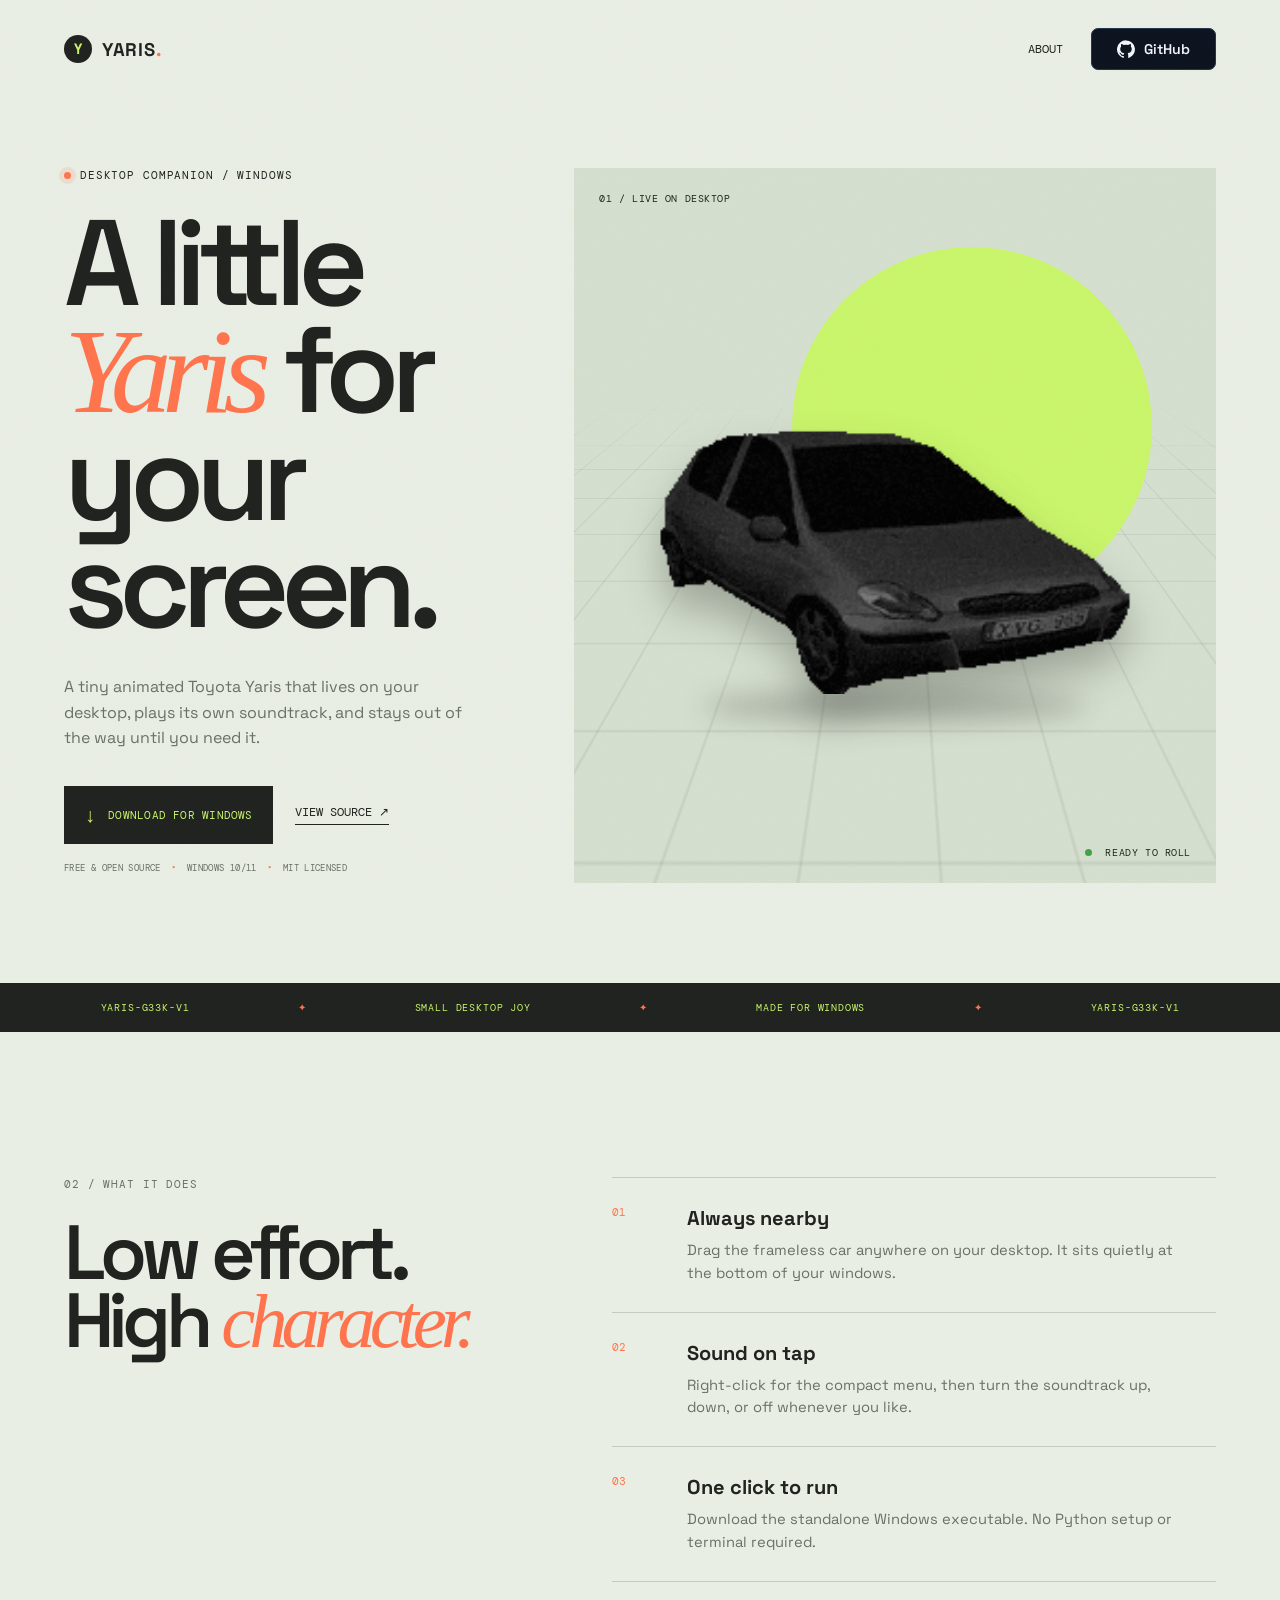
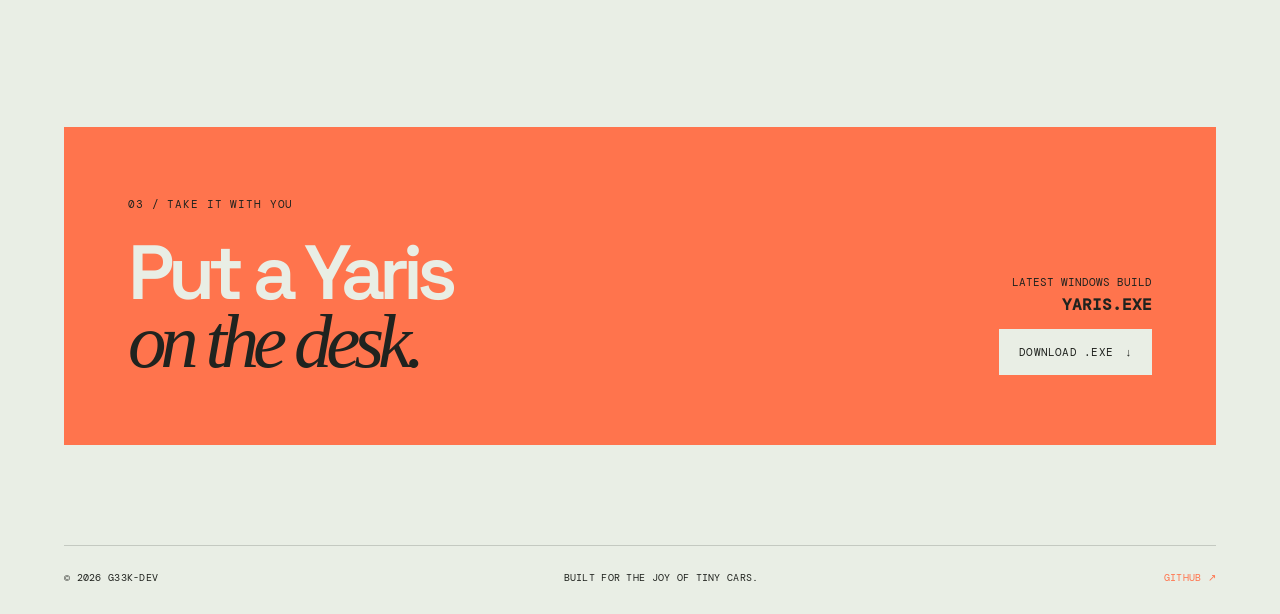
==== website/index.html @ 840110f6 "Add Yaris app and website" ====
<!doctype html>
<html lang="en">
<head>
  <meta charset="utf-8">
  <meta name="viewport" content="width=device-width, initial-scale=1">
  <meta name="description" content="YARIS is a tiny animated Toyota Yaris companion for your Windows desktop.">
  <title>YARIS / a little car for your desktop</title>
  <link rel="preconnect" href="https://fonts.googleapis.com">
  <link rel="preconnect" href="https://fonts.gstatic.com" crossorigin>
  <link href="https://fonts.googleapis.com/css2?family=DM+Mono:wght@400;500&family=Space+Grotesk:wght@400;500;600;700&display=swap" rel="stylesheet">
  <link rel="stylesheet" href="styles.css">
</head>
<body>
  <div class="grain" aria-hidden="true"></div>
  <header class="site-header">
    <a class="brand" href="#top" aria-label="YARIS home"><span class="brand-mark">Y</span><span>YARIS<span class="brand-dot">.</span></span></a>
    <nav class="nav-links" aria-label="Main navigation">
      <a href="#about">About</a>
      <a class="github-button" href="https://github.com/G33K-dev/Yaris-G33K-v1" target="_blank" rel="noreferrer">
        <svg aria-hidden="true" viewBox="0 0 24 24"><path d="M12 .5a12 12 0 0 0-3.79 23.39c.6.11.82-.26.82-.58v-2.04c-3.34.73-4.04-1.61-4.04-1.61-.55-1.39-1.34-1.76-1.34-1.76-1.09-.75.08-.74.08-.74 1.2.09 1.83 1.23 1.83 1.23 1.07 1.83 2.8 1.3 3.48.99.11-.77.42-1.3.76-1.6-2.67-.3-5.47-1.34-5.47-5.95 0-1.31.47-2.38 1.23-3.22-.12-.3-.53-1.52.12-3.18 0 0 1-.32 3.3 1.23a11.5 11.5 0 0 1 6 0c2.3-1.55 3.3-1.23 3.3-1.23.65 1.66.24 2.88.12 3.18.77.84 1.23 1.91 1.23 3.22 0 4.62-2.8 5.64-5.48 5.94.43.37.81 1.1.81 2.22v3.29c0 .32.22.69.83.57A12 12 0 0 0 12 .5Z"/></svg><span>GitHub</span>
      </a>
    </nav>
  </header>
  <main id="top">
    <section class="hero" aria-labelledby="hero-title">
      <div class="hero-copy">
        <p class="eyebrow"><span class="status-dot"></span> desktop companion / windows</p>
        <h1 id="hero-title">A little<br><em>Yaris</em> for<br>your screen.</h1>
        <p class="hero-description">A tiny animated Toyota Yaris that lives on your desktop, plays its own soundtrack, and stays out of the way until you need it.</p>
        <div class="hero-actions"><a class="button button-primary" href="downloads/YARIS.exe" download="YARIS.exe"><span class="button-icon" aria-hidden="true">↓</span> Download for Windows</a><a class="text-link" href="https://github.com/G33K-dev/Yaris-G33K-v1" target="_blank" rel="noreferrer">View source ↗</a></div>
        <p class="microcopy">Free &amp; open source <span>•</span> Windows 10/11 <span>•</span> MIT licensed</p>
      </div>
      <div class="hero-stage" aria-label="Animated Yaris preview"><div class="stage-label stage-label-top">01 / live on desktop</div><div class="stage-grid" aria-hidden="true"></div><div class="sun-disc" aria-hidden="true"></div><div class="car-frame"><div class="car-shadow" aria-hidden="true"></div><img src="yaris.gif" alt="Animated Toyota Yaris" class="car-image"></div><div class="stage-label stage-label-bottom"><span class="pulse"></span> ready to roll</div></div>
    </section>
    <section class="ticker" aria-label="Project details"><span>YARIS-G33K-V1</span><span>✦</span><span>SMALL DESKTOP JOY</span><span>✦</span><span>MADE FOR WINDOWS</span><span>✦</span><span>YARIS-G33K-V1</span></section>
    <section class="details" id="about" aria-labelledby="about-title"><div class="section-heading"><p class="eyebrow">02 / what it does</p><h2 id="about-title">Low effort.<br>High <em>character.</em></h2></div><div class="feature-list"><article class="feature"><span class="feature-number">01</span><div><h3>Always nearby</h3><p>Drag the frameless car anywhere on your desktop. It sits quietly at the bottom of your windows.</p></div></article><article class="feature"><span class="feature-number">02</span><div><h3>Sound on tap</h3><p>Right-click for the compact menu, then turn the soundtrack up, down, or off whenever you like.</p></div></article><article class="feature"><span class="feature-number">03</span><div><h3>One click to run</h3><p>Download the standalone Windows executable. No Python setup or terminal required.</p></div></article></div></section>
    <section class="download-panel" aria-labelledby="download-title"><div><p class="eyebrow">03 / take it with you</p><h2 id="download-title">Put a Yaris<br><em>on the desk.</em></h2></div><div class="download-action"><p>Latest Windows build<br><strong>YARIS.exe</strong></p><a class="button button-light" href="downloads/YARIS.exe" download="YARIS.exe">Download .exe <span aria-hidden="true">↓</span></a></div></section>
  </main>
  <footer class="site-footer"><span>© 2026 G33K-dev</span><span>Built for the joy of tiny cars.</span><a href="https://github.com/G33K-dev/Yaris-G33K-v1" target="_blank" rel="noreferrer">GitHub ↗</a></footer>
</body>
</html>
---- website/styles.css ----
:root{--ink:#20231f;--muted:#697067;--paper:#e9eee5;--lime:#c9f56b;--orange:#ff744d;--line:rgba(32,35,31,.18);--mono:"DM Mono",monospace;--sans:"Space Grotesk",sans-serif}*{box-sizing:border-box}html{scroll-behavior:smooth}body{background:var(--paper);color:var(--ink);font-family:var(--sans);margin:0;overflow-x:hidden}.grain{background-image:url("data:image/svg+xml,%3Csvg xmlns='http://www.w3.org/2000/svg' width='180' height='180'%3E%3Cfilter id='n'%3E%3CfeTurbulence type='fractalNoise' baseFrequency='.8' numOctaves='4'/%3E%3C/filter%3E%3Crect width='100%25' height='100%25' filter='url(%23n)' opacity='.12'/%3E%3C/svg%3E");inset:0;opacity:.12;pointer-events:none;position:fixed;z-index:10}a{color:inherit}.site-header{align-items:center;display:flex;justify-content:space-between;margin:auto;max-width:1360px;padding:28px 5vw;position:relative;z-index:2}.brand{align-items:center;display:flex;font-size:1.15rem;font-weight:700;gap:10px;letter-spacing:.04em;text-decoration:none}.brand-mark{align-items:center;background:var(--ink);border-radius:50%;color:var(--lime);display:flex;font-family:var(--mono);font-size:.8rem;height:28px;justify-content:center;width:28px}.brand-dot{color:var(--orange)}.nav-links{align-items:center;display:flex;font-family:var(--mono);font-size:.72rem;gap:28px;text-transform:uppercase}.nav-links a,.text-link,.site-footer a{text-decoration:none}.nav-links a:hover,.text-link:hover,.site-footer a:hover{color:var(--orange)}.nav-links .github-button{align-items:center;background:#0d1420;border:1px solid #26354c;border-radius:7px;color:#f2f5fa;display:inline-flex;font-family:var(--sans);font-size:.88rem;font-weight:600;gap:9px;letter-spacing:0;padding:11px 25px;text-transform:none;transition:.2s}.github-button svg{fill:currentColor;height:18px;width:18px}.github-button:hover{background:#172337;border-color:#60728e;color:#fff;transform:translateY(-1px)}.hero{display:grid;gap:5vw;grid-template-columns:minmax(280px,.82fr) minmax(400px,1.18fr);margin:auto;max-width:1360px;min-height:640px;padding:70px 5vw 100px}.hero-copy{align-self:center;position:relative;z-index:1}.eyebrow,.microcopy,.stage-label,.feature-number,.ticker,.download-action p,.site-footer{font-family:var(--mono);text-transform:uppercase}.eyebrow{align-items:center;display:flex;font-size:.68rem;gap:9px;letter-spacing:.08em;margin:0 0 28px}.status-dot,.pulse{background:var(--orange);border-radius:50%;display:inline-block;height:7px;width:7px}.status-dot{box-shadow:0 0 0 5px rgba(255,116,77,.15)}h1,h2,h3,p{margin-top:0}h1,h2{font-weight:600;letter-spacing:-.075em;line-height:.88}h1{font-size:clamp(4.5rem,9.5vw,9.5rem);margin-bottom:35px}h2{font-size:clamp(3rem,6vw,6.5rem);margin-bottom:0}em{color:var(--orange);font-family:Georgia,serif;font-weight:400;letter-spacing:-.08em}.hero-description{color:var(--muted);font-size:1rem;line-height:1.6;max-width:410px}.hero-actions{align-items:center;display:flex;flex-wrap:wrap;gap:22px;margin:35px 0 18px}.button{align-items:center;display:inline-flex;font-family:var(--mono);font-size:.7rem;gap:12px;justify-content:center;letter-spacing:.02em;padding:16px 20px;text-decoration:none;text-transform:uppercase;transition:.2s}.button:hover{box-shadow:5px 5px 0 var(--ink);transform:translate(-2px,-2px)}.button-primary{background:var(--ink);color:var(--lime)}.button-icon{font-size:1.25rem}.text-link{border-bottom:1px solid var(--ink);font-family:var(--mono);font-size:.72rem;padding-bottom:4px;text-transform:uppercase}.microcopy{color:var(--muted);font-size:.58rem;letter-spacing:.04em}.microcopy span{color:var(--orange);margin:0 5px}.hero-stage{align-items:center;background:#d5dfcf;display:flex;justify-content:center;min-height:540px;overflow:hidden;position:relative}.stage-grid{background-image:linear-gradient(rgba(32,35,31,.08) 1px,transparent 1px),linear-gradient(90deg,rgba(32,35,31,.08) 1px,transparent 1px);background-size:48px 48px;inset:0;mask-image:linear-gradient(to bottom,transparent,#000 25%,#000 75%,transparent);position:absolute;transform:perspective(450px) rotateX(55deg) scale(1.4) translateY(80px)}.sun-disc{background:var(--lime);border-radius:50%;height:min(31vw,360px);position:absolute;right:10%;top:11%;width:min(31vw,360px)}.car-frame{animation:float 4s ease-in-out infinite;position:relative;width:min(75%,530px);z-index:1}.car-image{display:block;filter:drop-shadow(0 24px 20px rgba(32,35,31,.3));height:auto;mix-blend-mode:multiply;width:100%}.car-shadow{background:rgba(32,35,31,.25);border-radius:50%;bottom:-8%;filter:blur(13px);height:9%;left:10%;position:absolute;width:80%}.stage-label{font-size:.6rem;letter-spacing:.06em;position:absolute;z-index:2}.stage-label-top{left:25px;top:24px}.stage-label-bottom{bottom:24px;right:25px}.pulse{background:#43a247;margin-right:7px}@keyframes float{0%,100%{transform:translateY(4px) rotate(-1deg)}50%{transform:translateY(-9px) rotate(1deg)}}.ticker{align-items:center;background:var(--ink);color:var(--lime);display:flex;font-size:.65rem;gap:35px;justify-content:space-around;letter-spacing:.08em;overflow:hidden;padding:18px 5vw;white-space:nowrap}.ticker span:nth-child(even){color:var(--orange)}.details{display:grid;gap:8vw;grid-template-columns:.85fr 1.15fr;margin:auto;max-width:1360px;padding:145px 5vw}.section-heading .eyebrow{color:var(--muted)}.feature-list{border-top:1px solid var(--line)}.feature{border-bottom:1px solid var(--line);display:grid;gap:30px;grid-template-columns:45px 1fr;padding:27px 0}.feature-number{color:var(--orange);font-size:.68rem}.feature h3{font-size:1.25rem;margin-bottom:8px}.feature p{color:var(--muted);font-size:.92rem;line-height:1.55;margin-bottom:0;max-width:490px}.download-panel{align-items:end;background:var(--orange);display:flex;justify-content:space-between;margin:0 5vw 100px;padding:70px max(5vw,50px)}.download-panel .eyebrow{color:var(--ink)}.download-panel h2{color:var(--paper)}.download-panel em{color:var(--ink)}.download-action{text-align:right}.download-action p{font-size:.7rem;line-height:1.6}.download-action strong{font-size:1rem}.button-light{background:var(--paper);color:var(--ink)}.site-footer{border-top:1px solid var(--line);display:flex;font-size:.6rem;justify-content:space-between;letter-spacing:.03em;margin:0 5vw;padding:25px 0 30px}.site-footer a{color:var(--orange)}@media(max-width:800px){.site-header{padding-top:22px}.nav-links{gap:16px}.hero{display:block;padding-top:60px}h1{font-size:clamp(4.1rem,18vw,7rem)}.hero-stage{margin-top:58px;min-height:420px}.sun-disc{height:230px;width:230px}.details{display:block;padding:100px 5vw}.section-heading{margin-bottom:65px}.download-panel{align-items:start;display:block;margin-bottom:60px;padding:55px 8vw}.download-action{margin-top:55px;text-align:left}.site-footer{gap:12px;line-height:1.5}}@media(prefers-reduced-motion:reduce){html{scroll-behavior:auto}.car-frame{animation:none}}
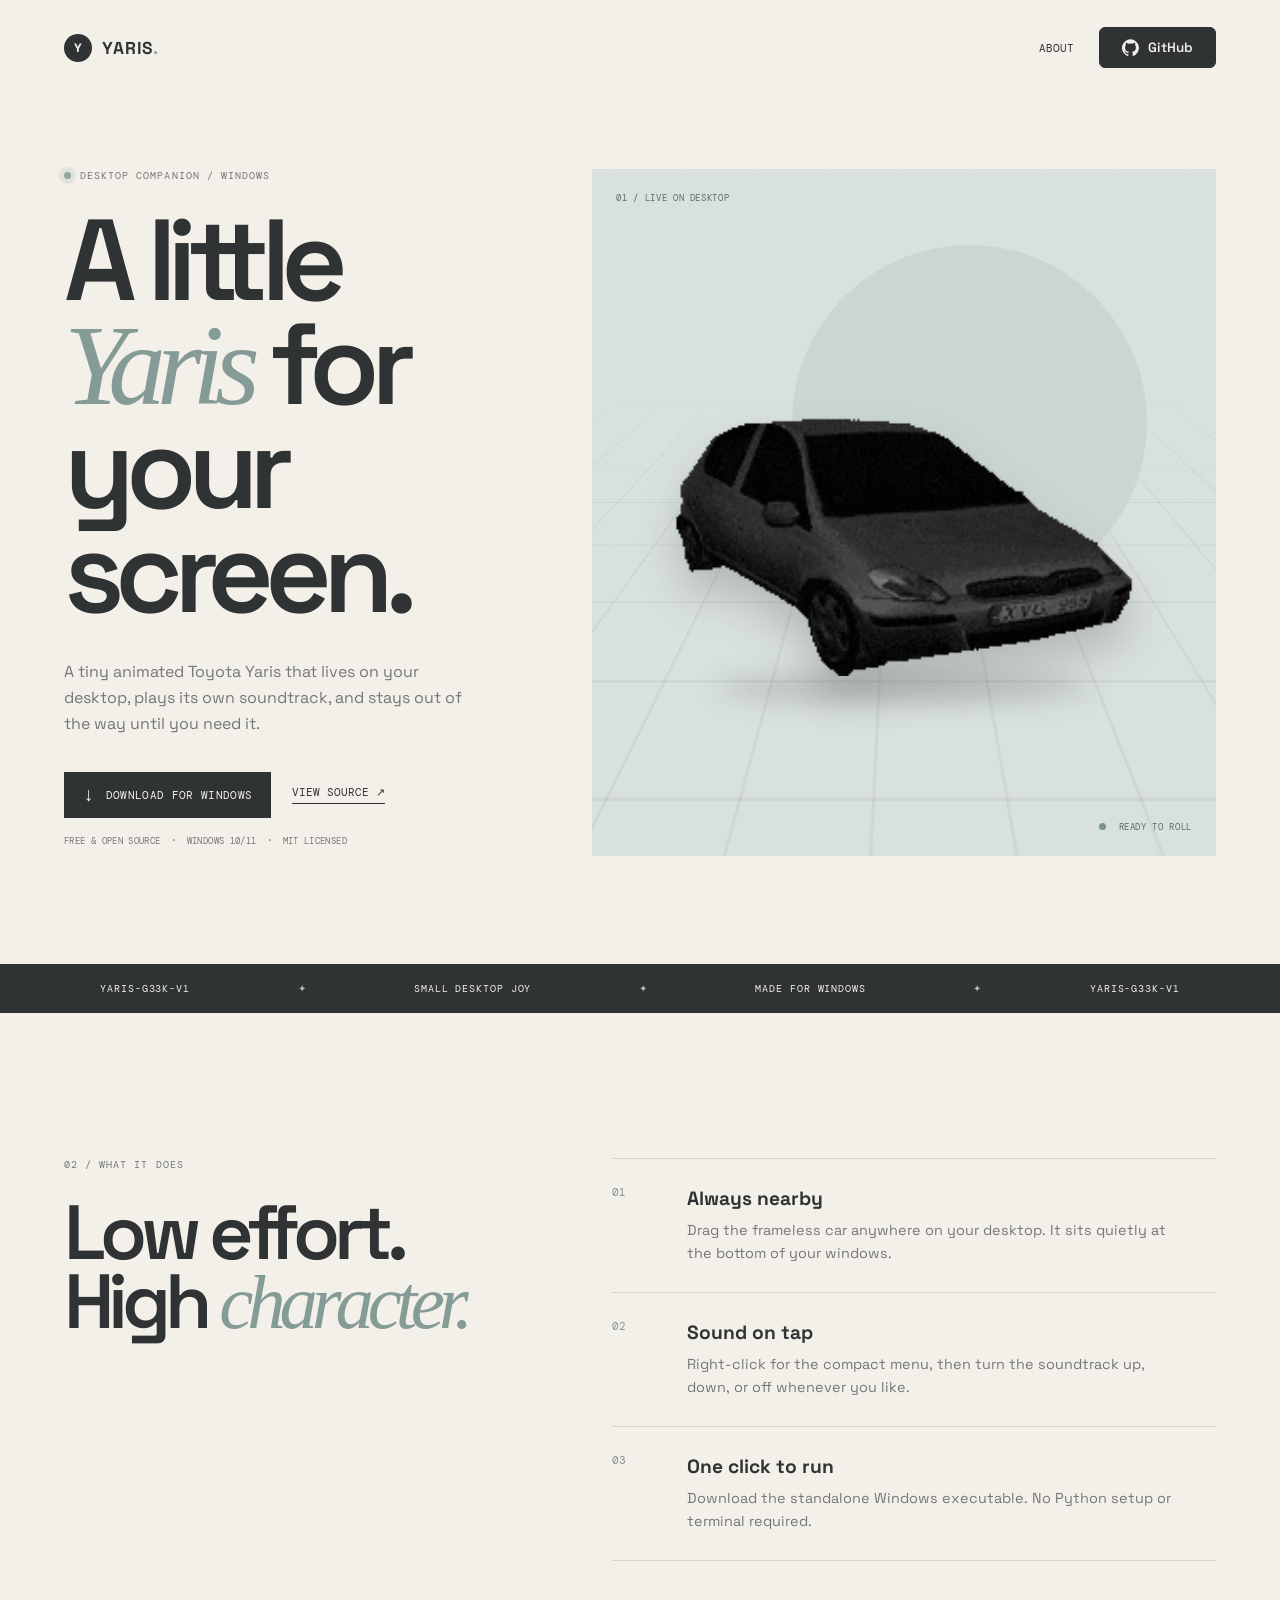
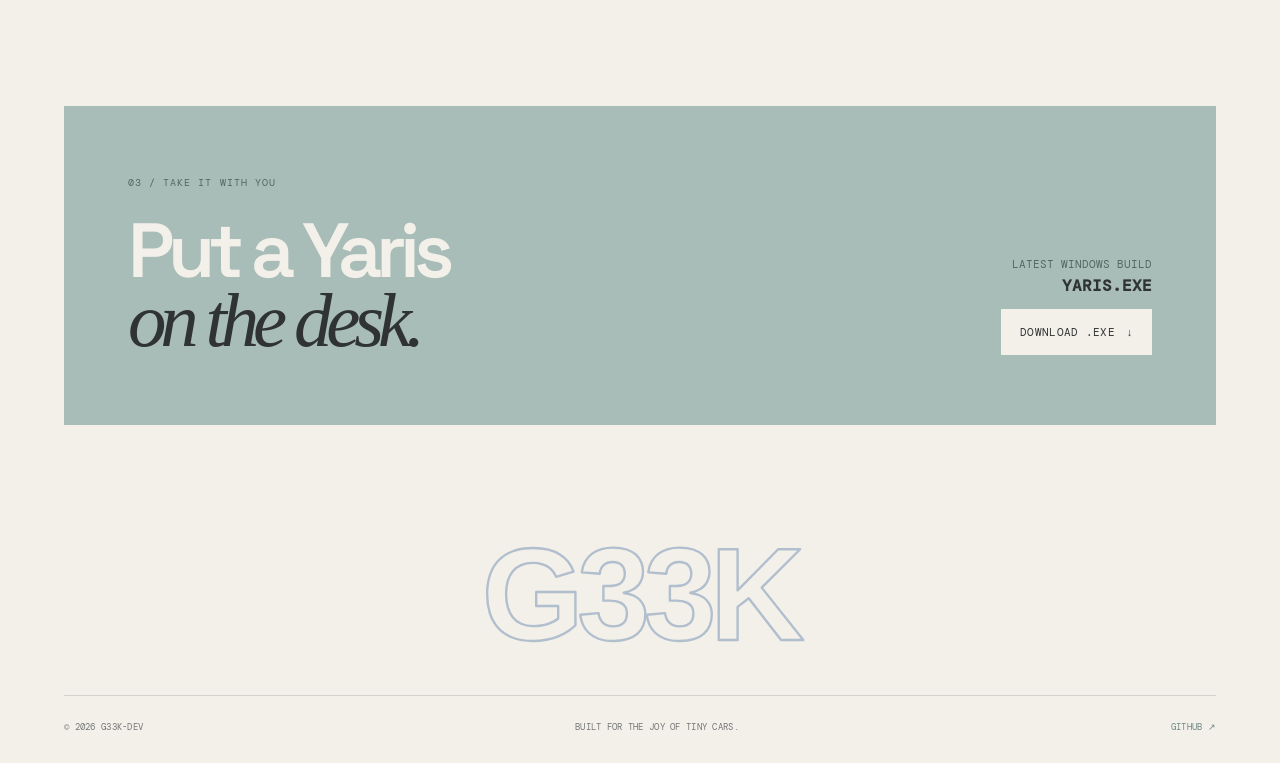
==== commit 34a0faaf: "Publish fixed YARIS website and executable" ====
--- a/website/index.html
+++ b/website/index.html
@@ -4,11 +4,13 @@
   <meta charset="utf-8">
   <meta name="viewport" content="width=device-width, initial-scale=1">
   <meta name="description" content="YARIS is a tiny animated Toyota Yaris companion for your Windows desktop.">
+  <link rel="icon" href="yaris.ico" type="image/x-icon">
+  <link rel="canonical" href="https://yaris-dev.vercel.app/">
   <title>YARIS / a little car for your desktop</title>
   <link rel="preconnect" href="https://fonts.googleapis.com">
   <link rel="preconnect" href="https://fonts.gstatic.com" crossorigin>
   <link href="https://fonts.googleapis.com/css2?family=DM+Mono:wght@400;500&family=Space+Grotesk:wght@400;500;600;700&display=swap" rel="stylesheet">
-  <link rel="stylesheet" href="styles.css">
+  <link rel="stylesheet" href="pastel.css">
 </head>
 <body>
   <div class="grain" aria-hidden="true"></div>
@@ -36,6 +38,7 @@
     <section class="details" id="about" aria-labelledby="about-title"><div class="section-heading"><p class="eyebrow">02 / what it does</p><h2 id="about-title">Low effort.<br>High <em>character.</em></h2></div><div class="feature-list"><article class="feature"><span class="feature-number">01</span><div><h3>Always nearby</h3><p>Drag the frameless car anywhere on your desktop. It sits quietly at the bottom of your windows.</p></div></article><article class="feature"><span class="feature-number">02</span><div><h3>Sound on tap</h3><p>Right-click for the compact menu, then turn the soundtrack up, down, or off whenever you like.</p></div></article><article class="feature"><span class="feature-number">03</span><div><h3>One click to run</h3><p>Download the standalone Windows executable. No Python setup or terminal required.</p></div></article></div></section>
     <section class="download-panel" aria-labelledby="download-title"><div><p class="eyebrow">03 / take it with you</p><h2 id="download-title">Put a Yaris<br><em>on the desk.</em></h2></div><div class="download-action"><p>Latest Windows build<br><strong>YARIS.exe</strong></p><a class="button button-light" href="downloads/YARIS.exe" download="YARIS.exe">Download .exe <span aria-hidden="true">↓</span></a></div></section>
   </main>
+  <div class="g33k-signature" aria-label="G33K"><img src="g33k-mark.svg" alt="G33K"></div>
   <footer class="site-footer"><span>© 2026 G33K-dev</span><span>Built for the joy of tiny cars.</span><a href="https://github.com/G33K-dev/Yaris-G33K-v1" target="_blank" rel="noreferrer">GitHub ↗</a></footer>
 </body>
 </html>
--- a/website/pastel.css
+++ b/website/pastel.css
@@ -0,0 +1,81 @@
+:root {
+  --paper: #f3f0ea;
+  --surface: #ebe8e1;
+  --mist: #d9e1df;
+  --ink: #303334;
+  --muted: #747777;
+  --line: rgba(48, 51, 52, .16);
+  --mono: "DM Mono", monospace;
+  --sans: "Space Grotesk", sans-serif;
+}
+* { box-sizing: border-box; }
+html { scroll-behavior: smooth; }
+body { background: var(--paper); color: var(--ink); font-family: var(--sans); margin: 0; overflow-x: hidden; }
+body::before { background-image: radial-gradient(rgba(48, 51, 52, .13) .6px, transparent .6px); background-size: 9px 9px; content: ""; inset: 0; opacity: .18; pointer-events: none; position: fixed; z-index: 10; }
+a { color: inherit; }
+.site-header { align-items: center; display: flex; justify-content: space-between; margin: auto; max-width: 1320px; padding: 27px 5vw; position: relative; z-index: 2; }
+.brand { align-items: center; display: flex; font-size: 1.08rem; font-weight: 700; gap: 10px; letter-spacing: .05em; text-decoration: none; }
+.brand-mark { align-items: center; background: var(--ink); border-radius: 50%; color: var(--paper); display: flex; font-family: var(--mono); font-size: .75rem; height: 28px; justify-content: center; width: 28px; }
+.brand-dot { color: #9aaba8; }
+.nav-links { align-items: center; display: flex; font-family: var(--mono); font-size: .7rem; gap: 25px; text-transform: uppercase; }
+.nav-links a, .text-link, .site-footer a { text-decoration: none; }
+.nav-links a:hover, .text-link:hover, .site-footer a:hover { color: #718885; }
+.github-button { align-items: center; background: var(--ink); border: 1px solid var(--ink); border-radius: 6px; color: var(--paper); display: inline-flex; font-family: var(--sans); font-size: .84rem; font-weight: 600; gap: 9px; padding: 11px 22px; text-transform: none; transition: opacity .2s, transform .2s; }
+.github-button svg { fill: currentColor; height: 17px; width: 17px; }
+.github-button:hover { opacity: .78; transform: translateY(-1px); }
+.hero { display: grid; gap: 6vw; grid-template-columns: minmax(280px, .84fr) minmax(400px, 1.16fr); margin: auto; max-width: 1320px; min-height: 650px; padding: 74px 5vw 108px; }
+.hero-copy { align-self: center; position: relative; z-index: 1; }
+.eyebrow, .microcopy, .stage-label, .feature-number, .ticker, .download-action p, .site-footer { font-family: var(--mono); text-transform: uppercase; }
+.eyebrow { align-items: center; color: var(--muted); display: flex; font-size: .65rem; gap: 9px; letter-spacing: .1em; margin: 0 0 27px; }
+.status-dot, .pulse { background: #91a6a1; border-radius: 50%; display: inline-block; height: 7px; width: 7px; }
+.status-dot { box-shadow: 0 0 0 5px rgba(145, 166, 161, .18); }
+h1, h2, h3, p { margin-top: 0; }
+h1, h2 { font-weight: 600; letter-spacing: -.08em; line-height: .9; }
+h1 { font-size: clamp(4.3rem, 9vw, 9.2rem); margin-bottom: 34px; }
+h2 { font-size: clamp(3rem, 6vw, 6.2rem); margin-bottom: 0; }
+em { color: #849b96; font-family: Georgia, serif; font-weight: 400; letter-spacing: -.08em; }
+.hero-description { color: var(--muted); font-size: 1rem; line-height: 1.65; max-width: 400px; }
+.hero-actions { align-items: center; display: flex; flex-wrap: wrap; gap: 21px; margin: 34px 0 17px; }
+.button { align-items: center; display: inline-flex; font-family: var(--mono); font-size: .68rem; gap: 11px; justify-content: center; letter-spacing: .03em; padding: 16px 19px; text-decoration: none; text-transform: uppercase; transition: background .2s, color .2s, transform .2s; }
+.button:hover { transform: translateY(-2px); }
+.button-primary { background: var(--ink); color: var(--paper); }
+.button-primary:hover { background: #657a76; }
+.button-light { background: var(--paper); color: var(--ink); }
+.button-light:hover { background: #fff; }
+.button-icon { font-size: 1.2rem; line-height: .6; }
+.text-link { border-bottom: 1px solid var(--ink); font-family: var(--mono); font-size: .7rem; padding-bottom: 4px; text-transform: uppercase; }
+.microcopy { color: var(--muted); font-size: .57rem; letter-spacing: .04em; }
+.microcopy span { color: #91a6a1; margin: 0 5px; }
+.hero-stage { align-items: center; background: var(--mist); display: flex; justify-content: center; min-height: 535px; overflow: hidden; position: relative; }
+.stage-grid { background-image: linear-gradient(rgba(48, 51, 52, .075) 1px, transparent 1px), linear-gradient(90deg, rgba(48, 51, 52, .075) 1px, transparent 1px); background-size: 50px 50px; inset: 0; mask-image: linear-gradient(to bottom, transparent, #000 24%, #000 76%, transparent); position: absolute; transform: perspective(450px) rotateX(55deg) scale(1.4) translateY(80px); }
+.sun-disc { background: #cbd6d3; border-radius: 50%; height: min(31vw, 355px); position: absolute; right: 11%; top: 11%; width: min(31vw, 355px); }
+.car-frame { animation: float 4s ease-in-out infinite; position: relative; width: min(75%, 525px); z-index: 1; }
+.car-image { display: block; filter: grayscale(.55) saturate(.55) drop-shadow(0 24px 20px rgba(48, 51, 52, .22)); height: auto; mix-blend-mode: multiply; width: 100%; }
+.car-shadow { background: rgba(48, 51, 52, .2); border-radius: 50%; bottom: -8%; filter: blur(13px); height: 9%; left: 10%; position: absolute; width: 80%; }
+.stage-label { color: #606867; font-size: .58rem; letter-spacing: .07em; position: absolute; z-index: 2; }
+.stage-label-top { left: 24px; top: 23px; }
+.stage-label-bottom { bottom: 23px; right: 24px; }
+.pulse { background: #77938d; margin-right: 7px; }
+@keyframes float { 0%, 100% { transform: translateY(4px) rotate(-1deg); } 50% { transform: translateY(-9px) rotate(1deg); } }
+.ticker { align-items: center; background: var(--ink); color: var(--paper); display: flex; font-size: .62rem; gap: 35px; justify-content: space-around; letter-spacing: .09em; overflow: hidden; padding: 18px 5vw; white-space: nowrap; }
+.ticker span:nth-child(even) { color: #a9c0bb; }
+.details { display: grid; gap: 8vw; grid-template-columns: .85fr 1.15fr; margin: auto; max-width: 1320px; padding: 145px 5vw; }
+.section-heading .eyebrow { color: var(--muted); }
+.feature-list { border-top: 1px solid var(--line); }
+.feature { border-bottom: 1px solid var(--line); display: grid; gap: 30px; grid-template-columns: 45px 1fr; padding: 27px 0; }
+.feature-number { color: #81928f; font-size: .66rem; }
+.feature h3 { font-size: 1.2rem; margin-bottom: 8px; }
+.feature p { color: var(--muted); font-size: .9rem; line-height: 1.6; margin-bottom: 0; max-width: 490px; }
+.download-panel { align-items: end; background: #a9bdb8; display: flex; justify-content: space-between; margin: 0 5vw 100px; padding: 70px max(5vw, 50px); }
+.download-panel .eyebrow { color: #536663; }
+.download-panel h2 { color: var(--paper); }
+.download-panel em { color: var(--ink); }
+.download-action { text-align: right; }
+.download-action p { color: #536663; font-size: .68rem; line-height: 1.6; }
+.download-action strong { color: var(--ink); font-size: 1rem; }
+.site-footer { border-top: 1px solid var(--line); color: var(--muted); display: flex; font-size: .58rem; justify-content: space-between; letter-spacing: .03em; margin: 0 5vw; padding: 25px 0 30px; }
+.site-footer a { color: #718885; }
+.g33k-signature { margin: 35px auto 20px; max-width: 680px; padding: 0 5vw; }
+.g33k-signature img { display: block; height: auto; opacity: .9; width: 100%; }
+@media (max-width: 800px) { .site-header { padding-top: 22px; } .nav-links { gap: 15px; } .hero { display: block; padding-top: 60px; } h1 { font-size: clamp(4.1rem, 18vw, 7rem); } .hero-stage { margin-top: 58px; min-height: 420px; } .sun-disc { height: 230px; width: 230px; } .details { display: block; padding: 100px 5vw; } .section-heading { margin-bottom: 65px; } .download-panel { align-items: start; display: block; margin-bottom: 60px; padding: 55px 8vw; } .download-action { margin-top: 55px; text-align: left; } .site-footer { gap: 12px; line-height: 1.5; } }
+@media (prefers-reduced-motion: reduce) { html { scroll-behavior: auto; } .car-frame { animation: none; } }
